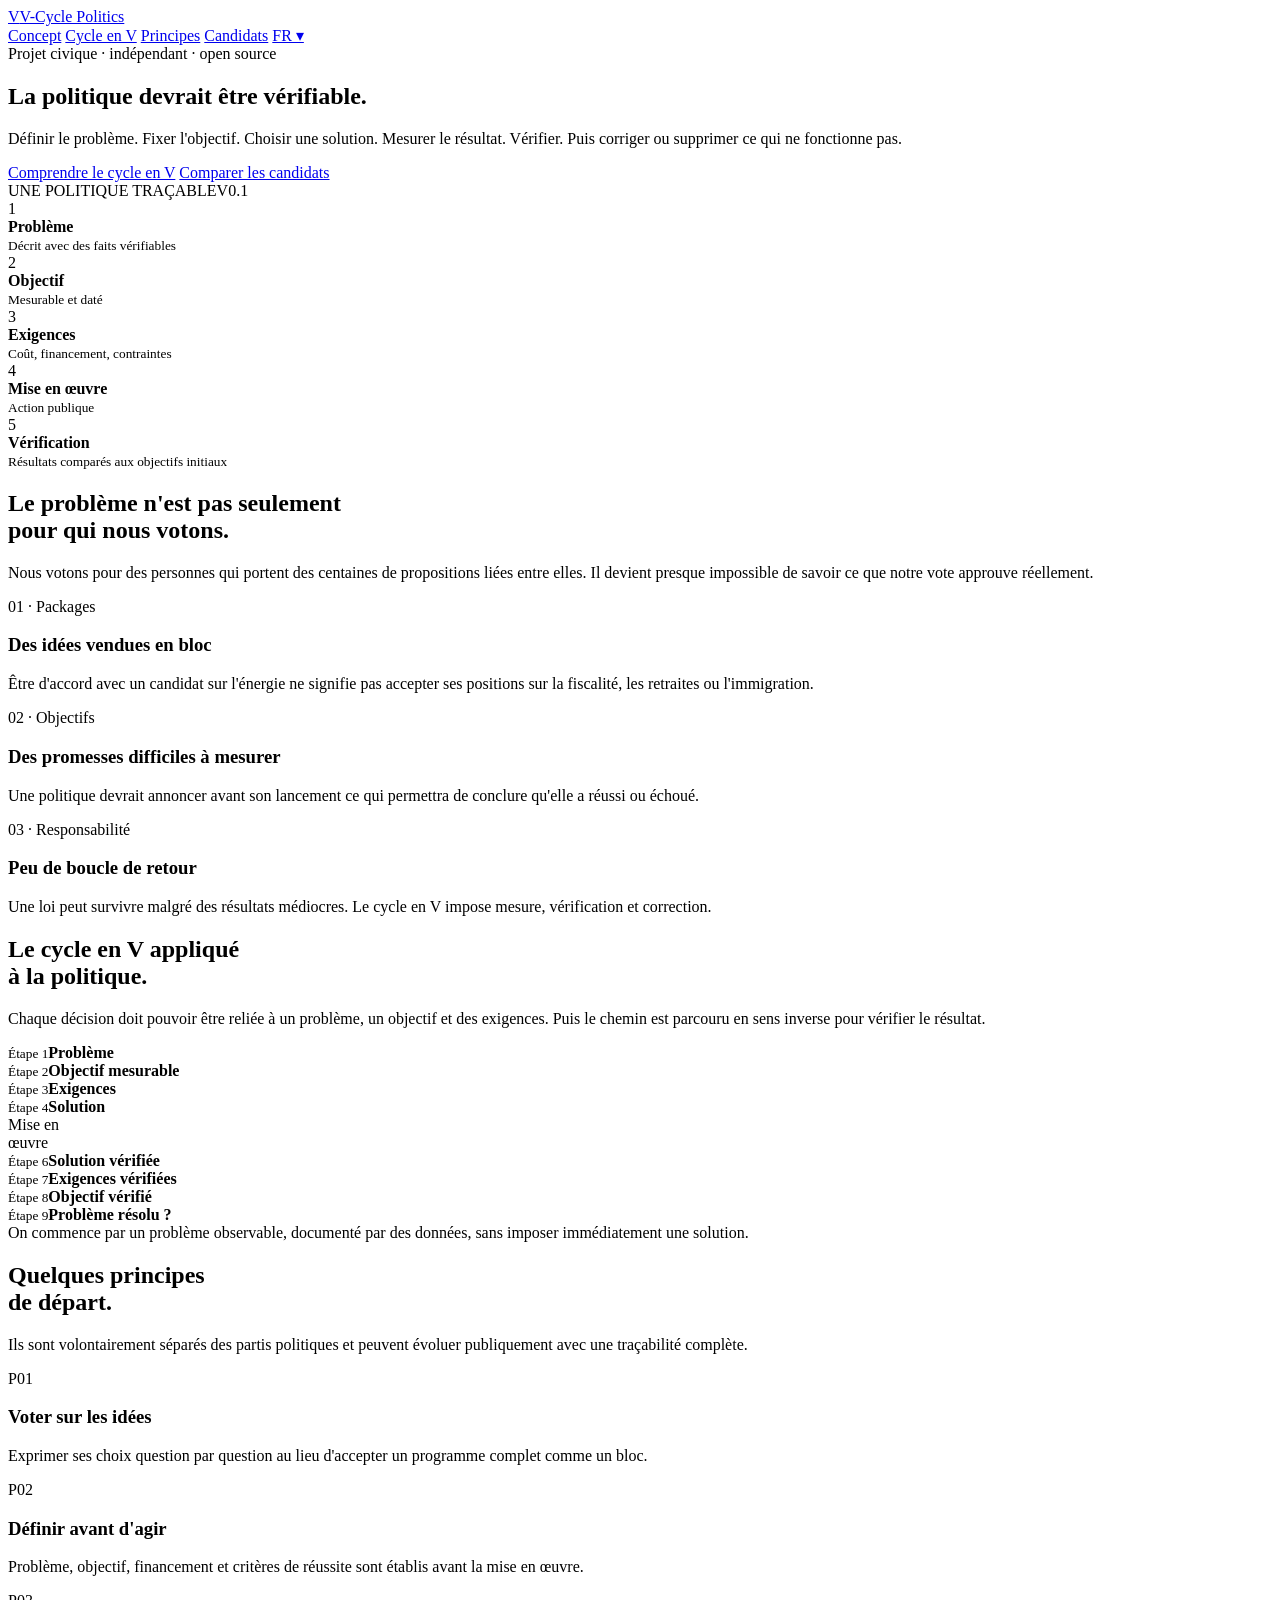
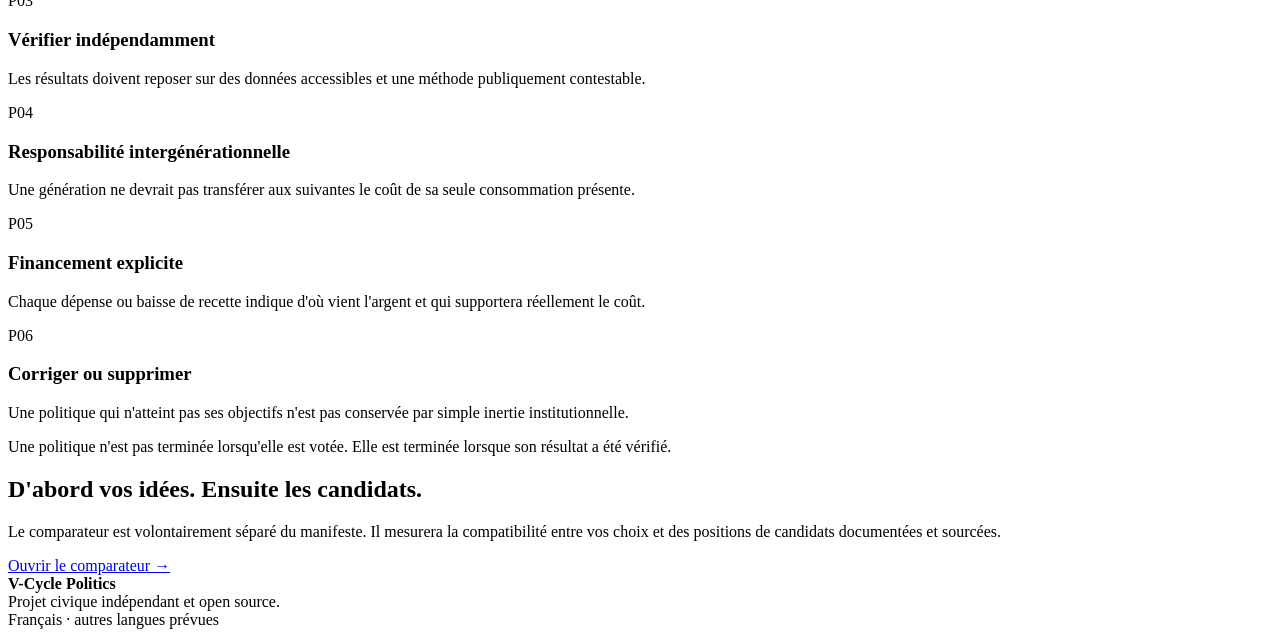
==== index.html @ 5ed0c4c5 "Add V-Cycle Politics homepage" ====
<!doctype html>
<html lang="fr">
<head>
  <meta charset="utf-8">
  <meta name="viewport" content="width=device-width, initial-scale=1">
  <title>V-Cycle Politics — La politique devrait être vérifiable</title>
  <meta name="description" content="Une proposition civique pour concevoir, financer et vérifier les politiques publiques avec un cycle en V.">
  <link rel="stylesheet" href="assets/styles.css">
</head>
<body>
  <header>
    <div class="wrap">
      <nav>
        <a class="brand" href="./"><span class="logo">V</span><span>V-Cycle Politics</span></a>
        <div class="links">
          <a href="#concept">Concept</a>
          <a href="#cycle">Cycle en V</a>
          <a href="#principes">Principes</a>
          <a href="compare/">Candidats</a>
          <a class="lang" href="#" aria-label="Langue actuelle : français">FR ▾</a>
        </div>
      </nav>
    </div>
  </header>

  <main>
    <div class="wrap">
      <section class="hero">
        <div>
          <div class="eyebrow">Projet civique · indépendant · open source</div>
          <h1>La politique devrait être vérifiable.</h1>
          <p>Définir le problème. Fixer l'objectif. Choisir une solution. Mesurer le résultat. Vérifier. Puis corriger ou supprimer ce qui ne fonctionne pas.</p>
          <div class="cta-row">
            <a class="btn primary" href="#cycle">Comprendre le cycle en V</a>
            <a class="btn" href="compare/">Comparer les candidats</a>
          </div>
        </div>

        <aside class="hero-card">
          <div class="top"><span>UNE POLITIQUE TRAÇABLE</span><span>V0.1</span></div>
          <div class="mini-flow">
            <div class="flow-step"><span class="num">1</span><div><strong>Problème</strong><br><small>Décrit avec des faits vérifiables</small></div></div>
            <div class="flow-step"><span class="num">2</span><div><strong>Objectif</strong><br><small>Mesurable et daté</small></div></div>
            <div class="flow-step"><span class="num">3</span><div><strong>Exigences</strong><br><small>Coût, financement, contraintes</small></div></div>
            <div class="flow-step"><span class="num">4</span><div><strong>Mise en œuvre</strong><br><small>Action publique</small></div></div>
            <div class="flow-step"><span class="num">5</span><div><strong>Vérification</strong><br><small>Résultats comparés aux objectifs initiaux</small></div></div>
          </div>
        </aside>
      </section>

      <section id="concept">
        <div class="section-head">
          <h2>Le problème n'est pas seulement<br>pour qui nous votons.</h2>
          <p>Nous votons pour des personnes qui portent des centaines de propositions liées entre elles. Il devient presque impossible de savoir ce que notre vote approuve réellement.</p>
        </div>
        <div class="problems">
          <article class="card">
            <div class="kicker">01 · Packages</div>
            <h3>Des idées vendues en bloc</h3>
            <p>Être d'accord avec un candidat sur l'énergie ne signifie pas accepter ses positions sur la fiscalité, les retraites ou l'immigration.</p>
          </article>
          <article class="card">
            <div class="kicker">02 · Objectifs</div>
            <h3>Des promesses difficiles à mesurer</h3>
            <p>Une politique devrait annoncer avant son lancement ce qui permettra de conclure qu'elle a réussi ou échoué.</p>
          </article>
          <article class="card">
            <div class="kicker">03 · Responsabilité</div>
            <h3>Peu de boucle de retour</h3>
            <p>Une loi peut survivre malgré des résultats médiocres. Le cycle en V impose mesure, vérification et correction.</p>
          </article>
        </div>
      </section>

      <section id="cycle">
        <div class="section-head">
          <h2>Le cycle en V appliqué<br>à la politique.</h2>
          <p>Chaque décision doit pouvoir être reliée à un problème, un objectif et des exigences. Puis le chemin est parcouru en sens inverse pour vérifier le résultat.</p>
        </div>

        <div class="vcycle">
          <div class="v-grid">
            <div class="side">
              <div class="vc-step active" data-detail="On commence par un problème observable, documenté par des données, sans imposer immédiatement une solution."><small>Étape 1</small><strong>Problème</strong></div>
              <div class="vc-step" data-detail="L'objectif précise ce que nous voulons améliorer et à quelle échéance. Il doit pouvoir être mesuré."><small>Étape 2</small><strong>Objectif mesurable</strong></div>
              <div class="vc-step" data-detail="Les exigences décrivent les contraintes : budget, financement, libertés, délais, effets secondaires acceptables."><small>Étape 3</small><strong>Exigences</strong></div>
              <div class="vc-step" data-detail="On choisit ensuite seulement les moyens : loi, investissement, organisation, expérimentation ou absence d'action."><small>Étape 4</small><strong>Solution</strong></div>
            </div>

            <div class="center"><div class="implementation">Mise en<br>œuvre</div></div>

            <div class="side">
              <div class="vc-step" data-detail="La première vérification consiste à constater que la solution décidée a réellement été mise en œuvre comme prévu."><small>Étape 6</small><strong>Solution vérifiée</strong></div>
              <div class="vc-step" data-detail="On vérifie ensuite que les exigences ont été respectées : coût, financement, délais et contraintes."><small>Étape 7</small><strong>Exigences vérifiées</strong></div>
              <div class="vc-step" data-detail="Les indicateurs définis avant l'action permettent de savoir si l'objectif annoncé a été atteint."><small>Étape 8</small><strong>Objectif vérifié</strong></div>
              <div class="vc-step" data-detail="Enfin, on revient au problème initial : a-t-il réellement diminué ? Si non, la politique doit être corrigée ou arrêtée."><small>Étape 9</small><strong>Problème résolu ?</strong></div>
            </div>
          </div>
          <div class="vc-detail" id="vc-detail">On commence par un problème observable, documenté par des données, sans imposer immédiatement une solution.</div>
        </div>
      </section>

      <section id="principes">
        <div class="section-head">
          <h2>Quelques principes<br>de départ.</h2>
          <p>Ils sont volontairement séparés des partis politiques et peuvent évoluer publiquement avec une traçabilité complète.</p>
        </div>

        <div class="principles">
          <div class="principle"><div class="pid">P01</div><div><h3>Voter sur les idées</h3><p>Exprimer ses choix question par question au lieu d'accepter un programme complet comme un bloc.</p></div></div>
          <div class="principle"><div class="pid">P02</div><div><h3>Définir avant d'agir</h3><p>Problème, objectif, financement et critères de réussite sont établis avant la mise en œuvre.</p></div></div>
          <div class="principle"><div class="pid">P03</div><div><h3>Vérifier indépendamment</h3><p>Les résultats doivent reposer sur des données accessibles et une méthode publiquement contestable.</p></div></div>
          <div class="principle"><div class="pid">P04</div><div><h3>Responsabilité intergénérationnelle</h3><p>Une génération ne devrait pas transférer aux suivantes le coût de sa seule consommation présente.</p></div></div>
          <div class="principle"><div class="pid">P05</div><div><h3>Financement explicite</h3><p>Chaque dépense ou baisse de recette indique d'où vient l'argent et qui supportera réellement le coût.</p></div></div>
          <div class="principle"><div class="pid">P06</div><div><h3>Corriger ou supprimer</h3><p>Une politique qui n'atteint pas ses objectifs n'est pas conservée par simple inertie institutionnelle.</p></div></div>
        </div>

        <div class="principle-quote">Une politique n'est pas terminée lorsqu'elle est votée. Elle est terminée lorsque son résultat a été vérifié.</div>
      </section>

      <section>
        <div class="compare-cta">
          <div>
            <h2>D'abord vos idées. Ensuite les candidats.</h2>
            <p>Le comparateur est volontairement séparé du manifeste. Il mesurera la compatibilité entre vos choix et des positions de candidats documentées et sourcées.</p>
          </div>
          <a class="btn" href="compare/">Ouvrir le comparateur →</a>
        </div>
      </section>
    </div>
  </main>

  <footer>
    <div class="wrap footer-grid">
      <div><strong style="color:var(--text)">V-Cycle Politics</strong><br>Projet civique indépendant et open source.</div>
      <div>Français · autres langues prévues</div>
    </div>
  </footer>

  <script src="assets/site.js"></script>
</body>
</html>
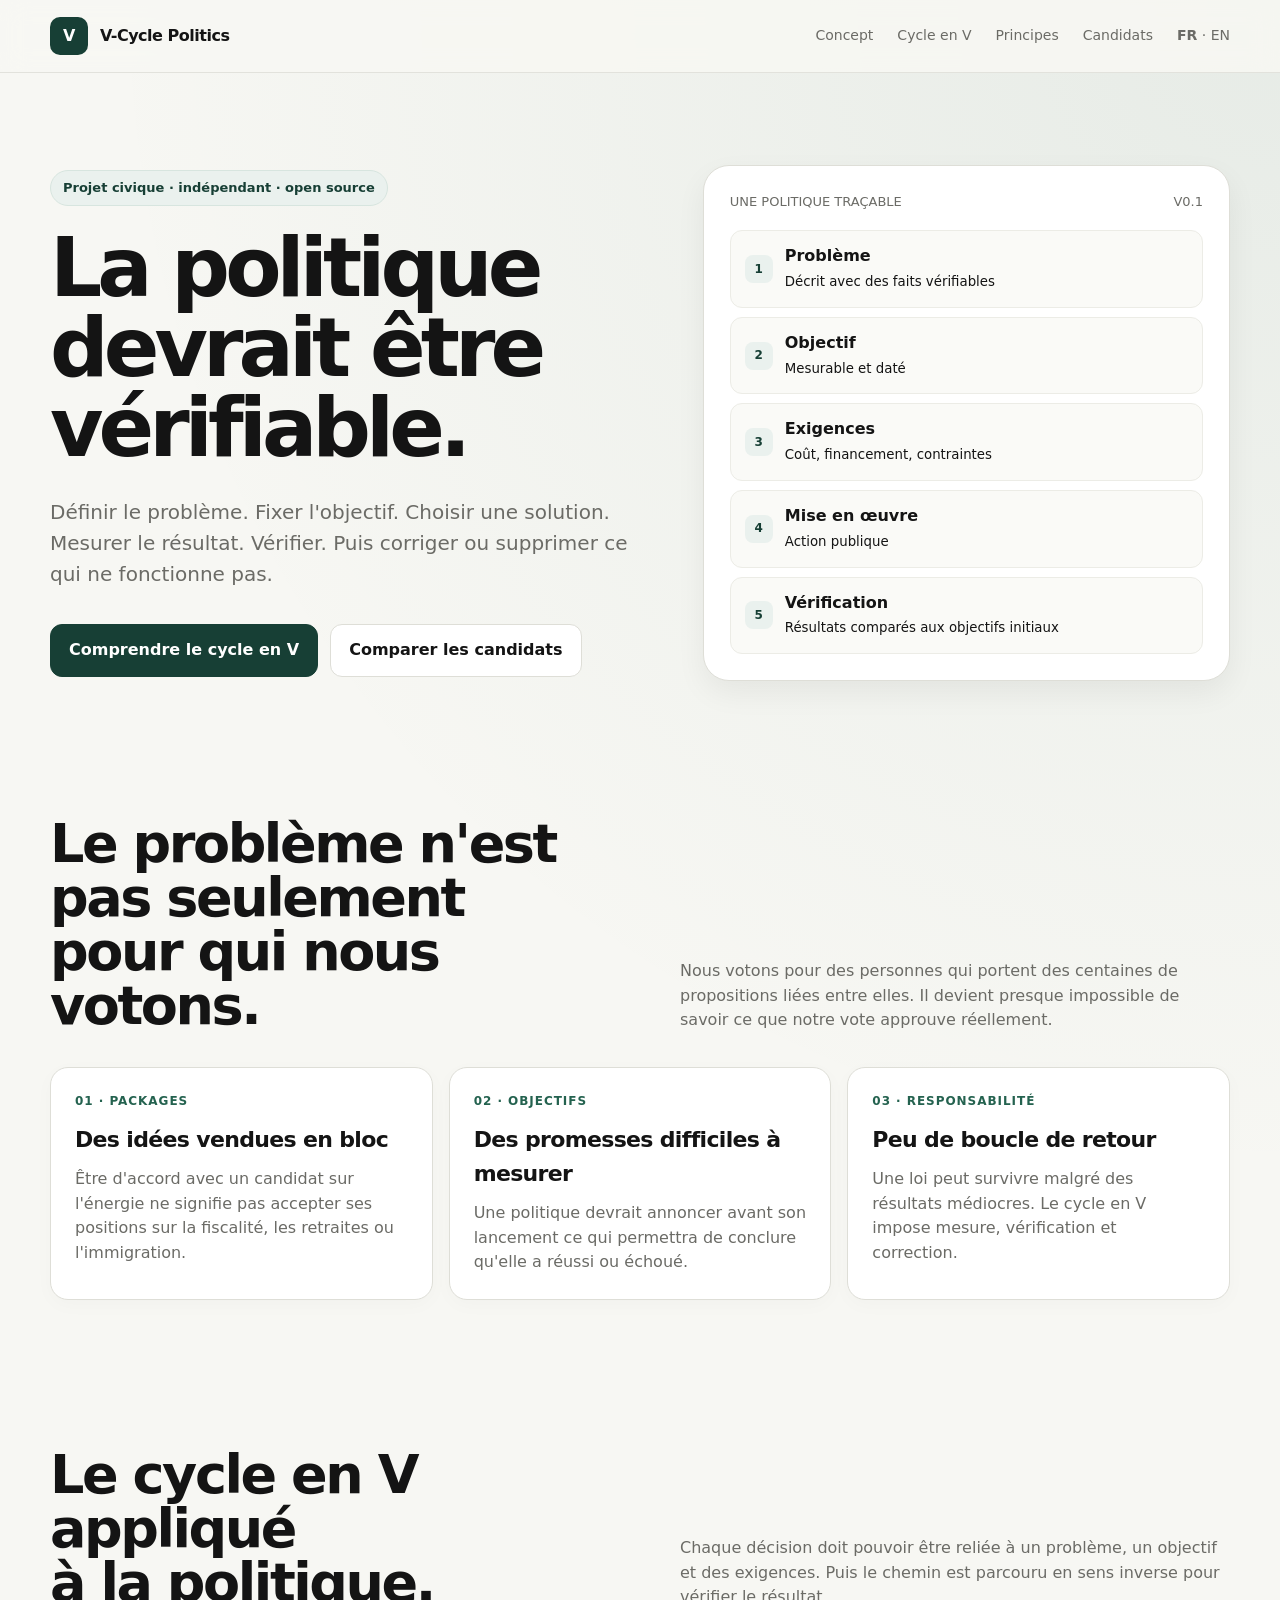
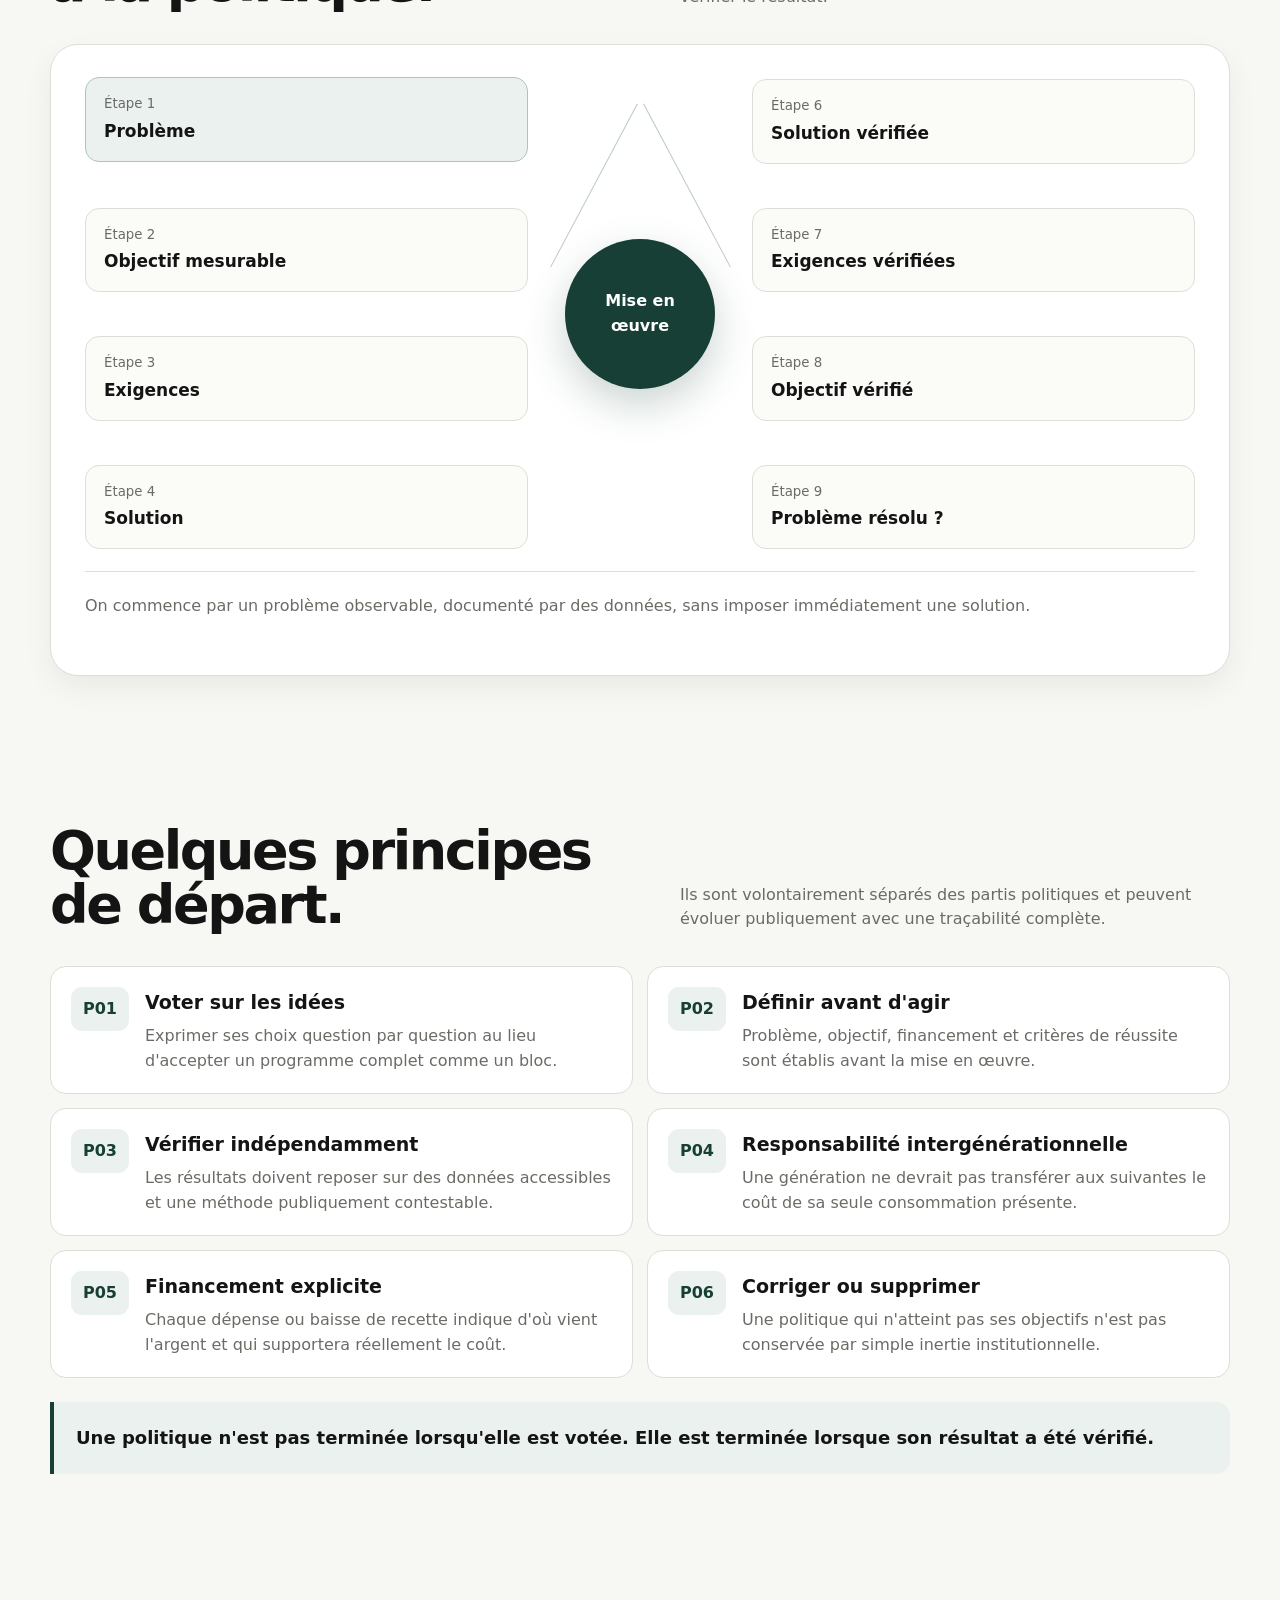
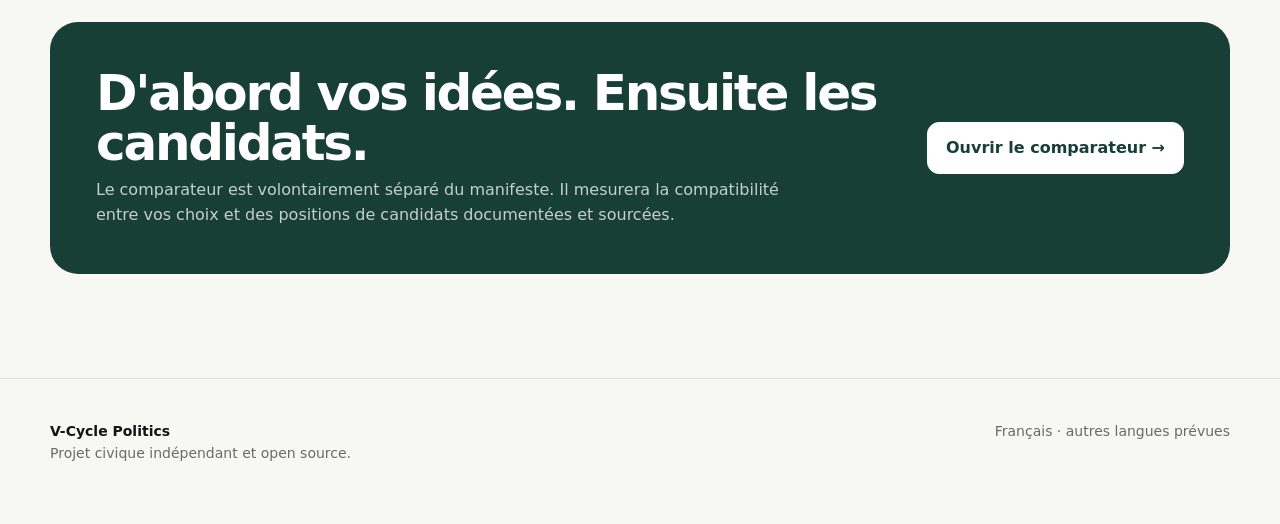
==== commit 326fba1a: "Fix French language switch on homepage" ====
--- a/index.html
+++ b/index.html
@@ -17,7 +17,7 @@
           <a href="#cycle">Cycle en V</a>
           <a href="#principes">Principes</a>
           <a href="compare/">Candidats</a>
-          <a class="lang" href="#" aria-label="Langue actuelle : français">FR ▾</a>
+          <span class="lang-switch"><strong>FR</strong> · <a href="en/" hreflang="en" lang="en">EN</a></span>
         </div>
       </nav>
     </div>
--- a/assets/styles.css
+++ b/assets/styles.css
@@ -0,0 +1,108 @@
+:root {
+  --bg: #f7f7f3;
+  --surface: #ffffff;
+  --text: #141414;
+  --muted: #6b6b66;
+  --line: #deded7;
+  --accent: #173f35;
+  --accent-2: #24624f;
+  --soft: #eaf1ee;
+  --max: 1180px;
+  --radius: 18px;
+  --shadow: 0 12px 30px rgba(0,0,0,.06);
+}
+* { box-sizing: border-box; }
+html { scroll-behavior: smooth; }
+body {
+  margin: 0;
+  font-family: Inter, ui-sans-serif, system-ui, -apple-system, BlinkMacSystemFont, "Segoe UI", sans-serif;
+  background: radial-gradient(circle at top right, rgba(36,98,79,.08), transparent 30%), var(--bg);
+  color: var(--text);
+  line-height: 1.55;
+}
+a { color: inherit; text-decoration: none; }
+button { font: inherit; }
+.wrap { width: min(var(--max), calc(100% - 40px)); margin: 0 auto; }
+header { position: sticky; top: 0; z-index: 20; backdrop-filter: blur(14px); background: rgba(247,247,243,.88); border-bottom: 1px solid rgba(222,222,215,.8); }
+nav { min-height: 72px; display: flex; align-items: center; justify-content: space-between; gap: 24px; }
+.brand { display: flex; align-items: center; gap: 12px; font-weight: 760; letter-spacing: -.03em; }
+.logo { width: 38px; height: 38px; border-radius: 10px; background: var(--accent); color: white; display: grid; place-items: center; font-size: 16px; font-weight: 800; }
+.links { display: flex; gap: 24px; align-items: center; color: var(--muted); font-size: 14px; }
+.links a:hover { color: var(--text); }
+.lang { border: 1px solid var(--line); background: var(--surface); padding: 8px 10px; border-radius: 10px; color: var(--muted); }
+.hero { padding: 92px 0 62px; display: grid; grid-template-columns: 1.05fr .95fr; gap: 70px; align-items: center; }
+.eyebrow { display: inline-flex; align-items: center; gap: 9px; background: var(--soft); color: var(--accent); border: 1px solid #d7e5df; border-radius: 999px; padding: 7px 12px; font-size: 13px; font-weight: 700; margin-bottom: 22px; }
+h1 { margin: 0; font-size: clamp(46px, 7vw, 82px); line-height: .98; letter-spacing: -.06em; max-width: 850px; }
+.hero p, .lede { margin: 28px 0 0; font-size: 20px; color: var(--muted); max-width: 700px; }
+.cta-row { margin-top: 34px; display: flex; flex-wrap: wrap; gap: 12px; }
+.btn { display: inline-flex; align-items: center; justify-content: center; gap: 8px; padding: 13px 18px; border-radius: 12px; border: 1px solid var(--line); background: var(--surface); font-weight: 700; cursor: pointer; }
+.btn.primary { background: var(--accent); color: #fff; border-color: var(--accent); }
+.hero-card, .candidate { background: var(--surface); border: 1px solid var(--line); border-radius: 26px; padding: 26px; box-shadow: var(--shadow); }
+.hero-card .top { display: flex; justify-content: space-between; gap: 16px; margin-bottom: 18px; color: var(--muted); font-size: 13px; }
+.mini-flow { display: grid; gap: 9px; }
+.flow-step { display: flex; align-items: center; gap: 12px; padding: 13px 14px; border-radius: 12px; background: #fafaf7; border: 1px solid #ecece6; }
+.num { width: 28px; height: 28px; border-radius: 8px; display: grid; place-items: center; font-size: 12px; font-weight: 800; background: var(--soft); color: var(--accent); flex: 0 0 auto; }
+section { padding: 74px 0; }
+.section-head { display: flex; align-items: end; justify-content: space-between; gap: 30px; margin-bottom: 34px; }
+.section-head h2 { margin: 0; font-size: clamp(34px, 5vw, 54px); line-height: 1; letter-spacing: -.045em; }
+.section-head p { margin: 0; color: var(--muted); max-width: 550px; }
+.problems { display: grid; grid-template-columns: repeat(3, 1fr); gap: 16px; }
+.card { background: var(--surface); border: 1px solid var(--line); border-radius: var(--radius); padding: 24px; box-shadow: 0 5px 20px rgba(0,0,0,.025); }
+.card .kicker, .kicker { color: var(--accent-2); font-size: 12px; font-weight: 800; text-transform: uppercase; letter-spacing: .08em; margin-bottom: 12px; }
+.card h3 { margin: 0 0 10px; font-size: 22px; letter-spacing: -.03em; }
+.card p { color: var(--muted); margin: 0; }
+.vcycle { position: relative; min-height: 560px; background: var(--surface); border: 1px solid var(--line); border-radius: 28px; padding: 34px; overflow: hidden; box-shadow: var(--shadow); }
+.v-grid { position: relative; z-index: 2; display: grid; grid-template-columns: 1fr 180px 1fr; gap: 22px; min-height: 470px; align-items: stretch; }
+.side { display: flex; flex-direction: column; justify-content: space-between; gap: 12px; }
+.vc-step { border: 1px solid var(--line); border-radius: 14px; padding: 16px 18px; background: #fbfbf8; cursor: pointer; transition: .16s ease; }
+.vc-step:hover, .vc-step.active { transform: translateY(-2px); border-color: #a8c7bc; background: var(--soft); }
+.vc-step small { display: block; color: var(--muted); margin-bottom: 3px; }
+.vc-step strong { font-size: 17px; }
+.center { display: grid; place-items: center; position: relative; }
+.center::before, .center::after { content: ""; position: absolute; width: 1px; height: 185px; background: #b9c9c3; }
+.center::before { transform: rotate(28deg) translate(-42px, 20px); top: 16px; }
+.center::after { transform: rotate(-28deg) translate(42px, 20px); top: 16px; }
+.implementation { width: 150px; height: 150px; border-radius: 50%; background: var(--accent); color: #fff; display: grid; place-items: center; text-align: center; padding: 18px; font-weight: 800; box-shadow: 0 16px 40px rgba(23,63,53,.22); z-index: 3; }
+.vc-detail { margin-top: 22px; border-top: 1px solid var(--line); padding-top: 22px; color: var(--muted); min-height: 70px; }
+.principles { display: grid; grid-template-columns: repeat(2, 1fr); gap: 14px; }
+.principle { background: var(--surface); border: 1px solid var(--line); border-radius: 16px; padding: 20px; display: grid; grid-template-columns: 58px 1fr; gap: 16px; }
+.pid { height: 44px; border-radius: 11px; background: var(--soft); color: var(--accent); font-weight: 800; display: grid; place-items: center; }
+.principle h3 { margin: 1px 0 6px; font-size: 19px; }
+.principle p { margin: 0; color: var(--muted); }
+.principle-quote { margin-top: 24px; padding: 22px; border-left: 4px solid var(--accent); background: var(--soft); border-radius: 0 14px 14px 0; font-size: 18px; font-weight: 650; }
+.compare-cta { background: var(--accent); color: white; border-radius: 28px; padding: 46px; display: grid; grid-template-columns: 1fr auto; gap: 30px; align-items: center; }
+.compare-cta h2 { margin: 0 0 10px; font-size: clamp(32px, 5vw, 50px); line-height: 1; letter-spacing: -.045em; }
+.compare-cta p { margin: 0; color: rgba(255,255,255,.75); max-width: 700px; }
+.compare-cta .btn { background: white; color: var(--accent); border-color: white; }
+.page-head { padding: 84px 0 36px; }
+.page-head h1 { font-size: clamp(44px, 7vw, 76px); }
+.page-head .lede { max-width: 820px; }
+.matcher { display: grid; grid-template-columns: 1.1fr .9fr; gap: 22px; }
+.question { padding: 22px 0; border-bottom: 1px solid var(--line); }
+.question:first-child { padding-top: 4px; }
+.question:last-child { border-bottom: 0; }
+.question h3 { margin: 0 0 14px; font-size: 18px; }
+.choices { display: flex; flex-wrap: wrap; gap: 8px; }
+.choice { border: 1px solid var(--line); background: #fff; border-radius: 999px; padding: 9px 13px; cursor: pointer; color: var(--muted); }
+.choice.selected { background: var(--accent); border-color: var(--accent); color: white; }
+.candidate { position: sticky; top: 98px; height: fit-content; border-radius: 20px; }
+.score { display: flex; align-items: end; gap: 10px; margin: 18px 0 8px; }
+.score strong { font-size: 64px; line-height: .9; letter-spacing: -.06em; }
+.score span { color: var(--muted); margin-bottom: 8px; }
+.bar { height: 10px; border-radius: 999px; background: #ecece7; overflow: hidden; margin: 16px 0 20px; }
+.bar > div { width: 82%; height: 100%; background: var(--accent-2); }
+.stats { display: grid; grid-template-columns: repeat(3, 1fr); gap: 8px; }
+.stat { background: #fafaf7; border: 1px solid #ecece6; border-radius: 12px; padding: 12px; }
+.stat strong { display: block; font-size: 20px; }
+.stat span { color: var(--muted); font-size: 12px; }
+.notice { margin-top: 24px; padding: 18px 20px; border: 1px solid #d7e5df; background: var(--soft); border-radius: 14px; color: var(--accent); }
+footer { padding: 42px 0 60px; border-top: 1px solid var(--line); color: var(--muted); font-size: 14px; margin-top: 30px; }
+.footer-grid { display: flex; align-items: start; justify-content: space-between; gap: 24px; }
+@media (max-width: 900px) {
+  .hero, .matcher, .problems, .principles, .compare-cta { grid-template-columns: 1fr; }
+  .links a:not(.lang) { display: none; }
+  .v-grid { grid-template-columns: 1fr; }
+  .center { min-height: 180px; }
+  .center::before, .center::after { display: none; }
+  .candidate { position: static; }
+}
